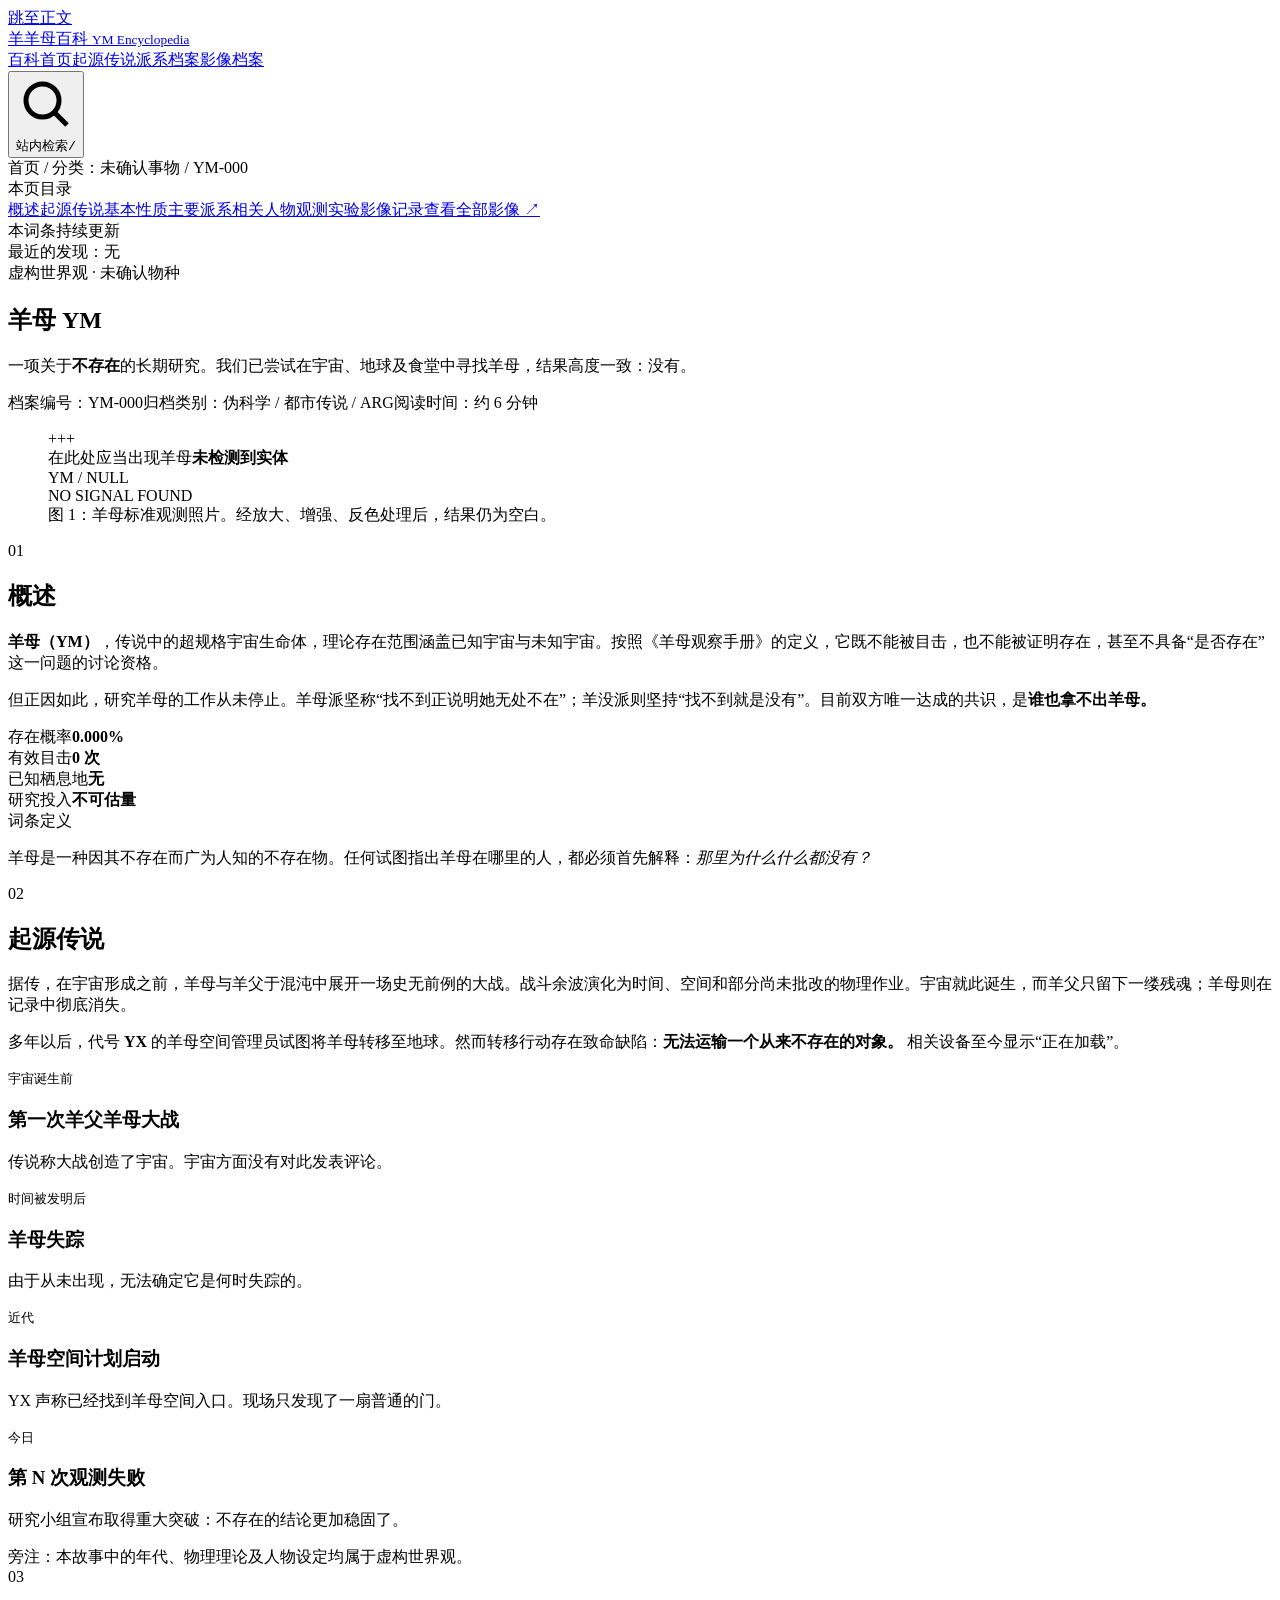
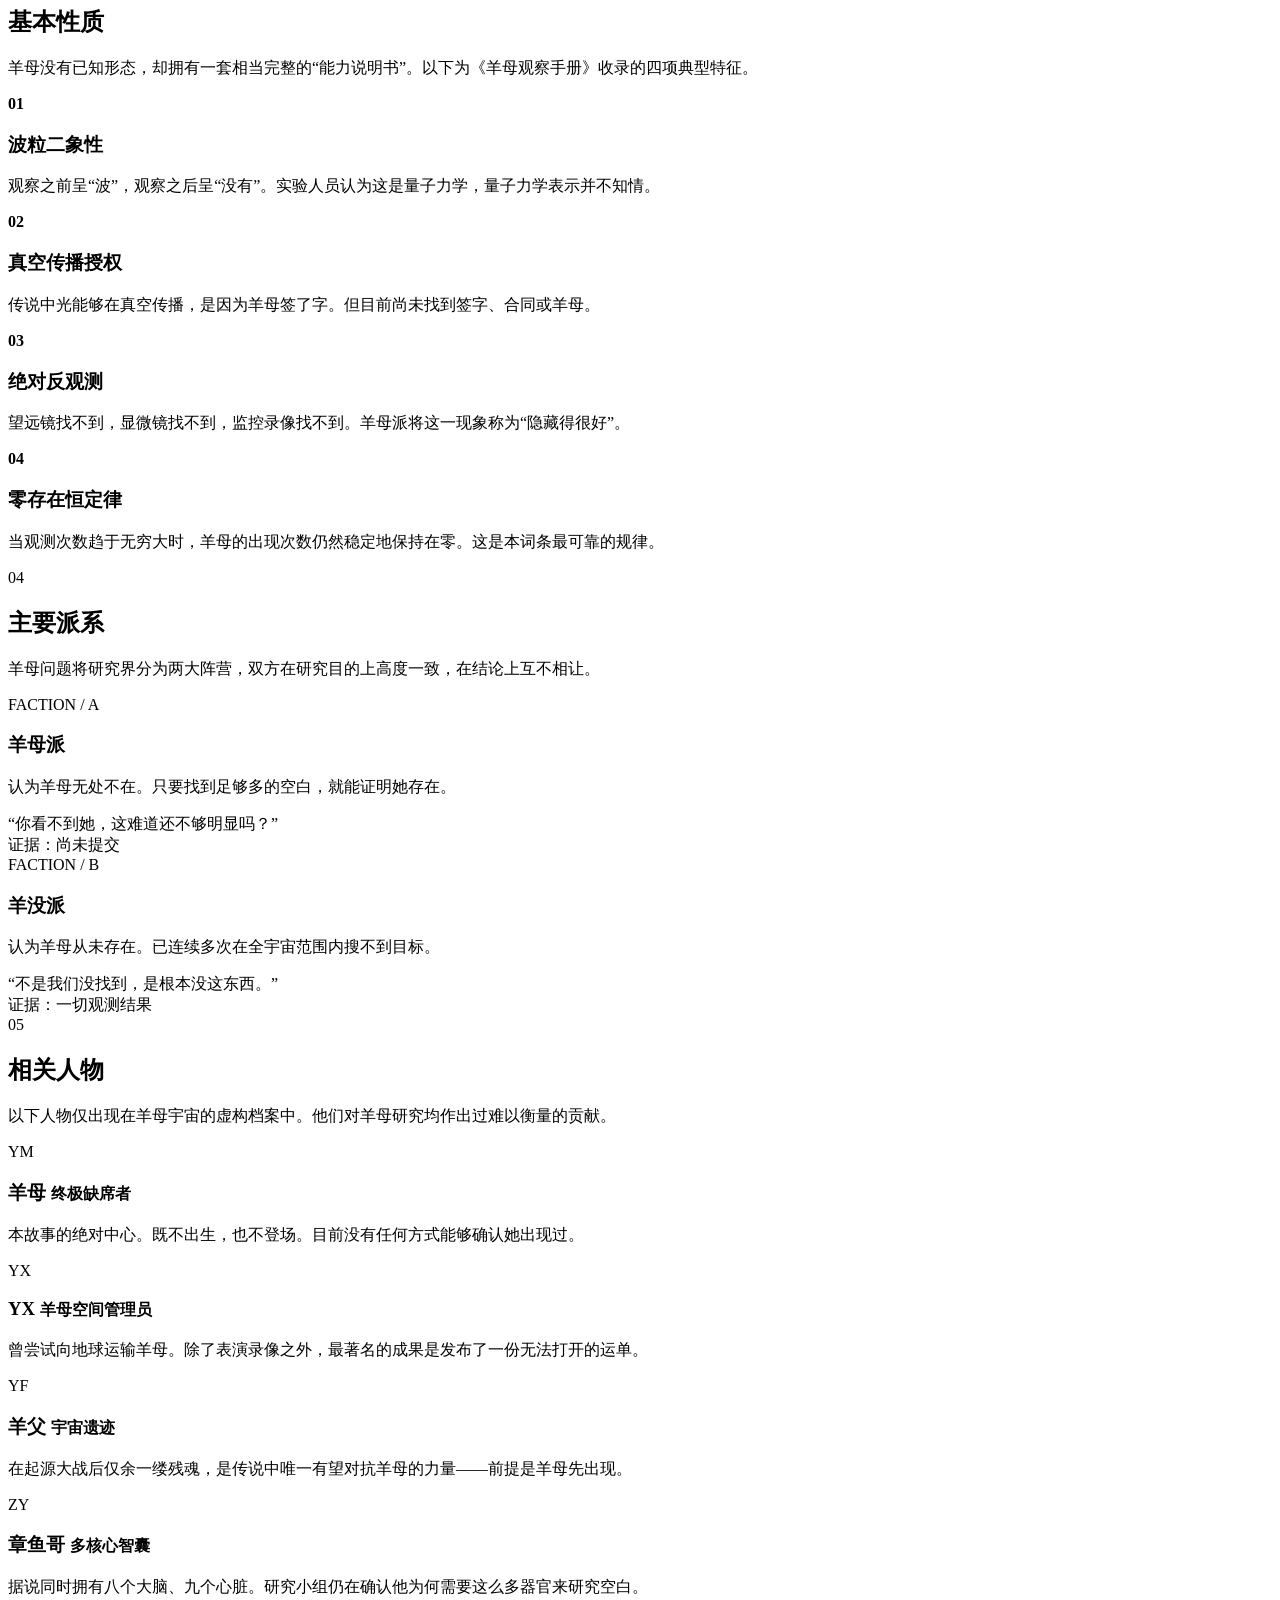
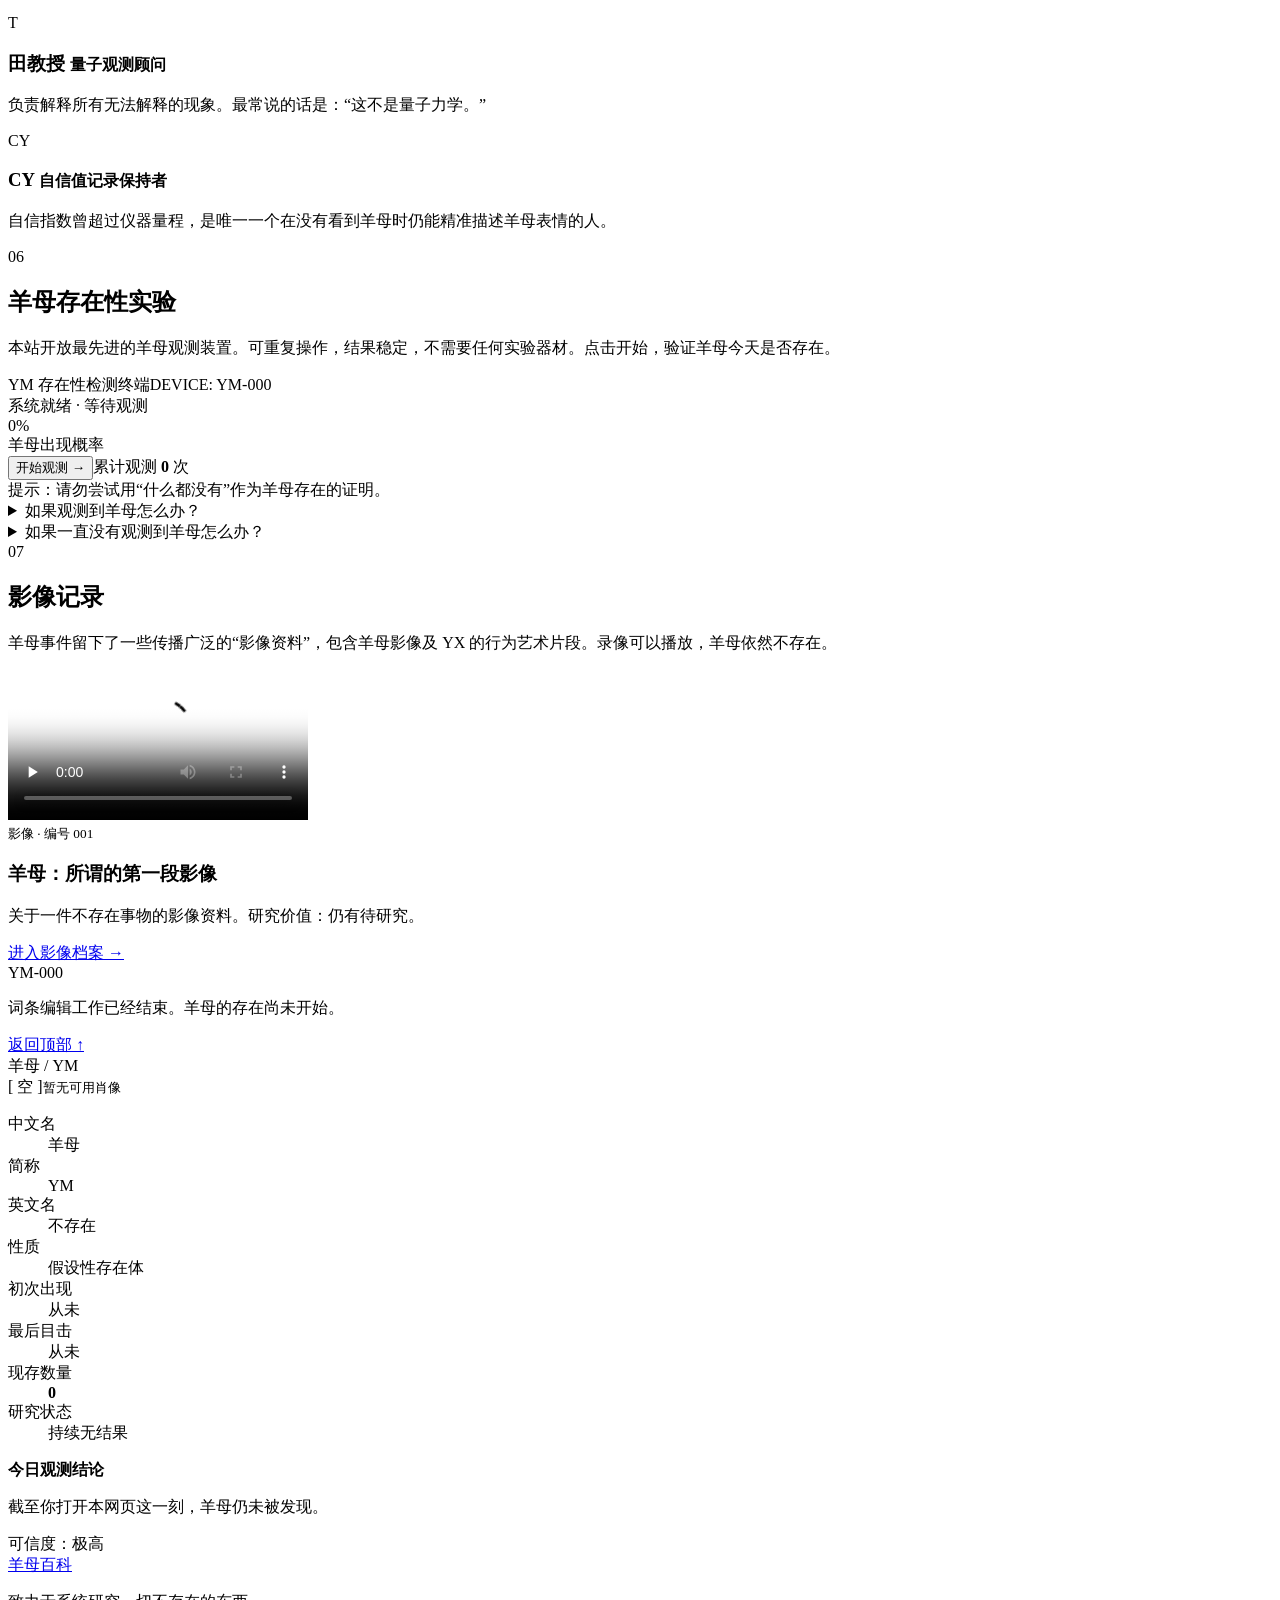
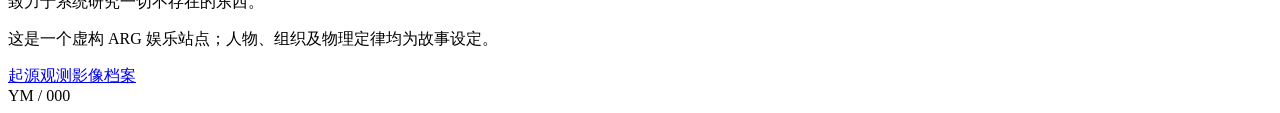
==== YX666 .HTML @ b95da68f "Publish YM encyclopedia page: YX666 .HTML" ====
<!doctype html><html lang="zh-CN"><head><meta charset="utf-8"><meta name="viewport" content="width=device-width, initial-scale=1"><meta http-equiv="refresh" content="0;url=index.html"><title>羊母百科 · 入口</title><link rel="stylesheet" href="style.css"></head><body><main class="legacy-redirect">这里是羊母百科旧入口。<a href="index.html">进入羊母百科 →</a></main></body></html>
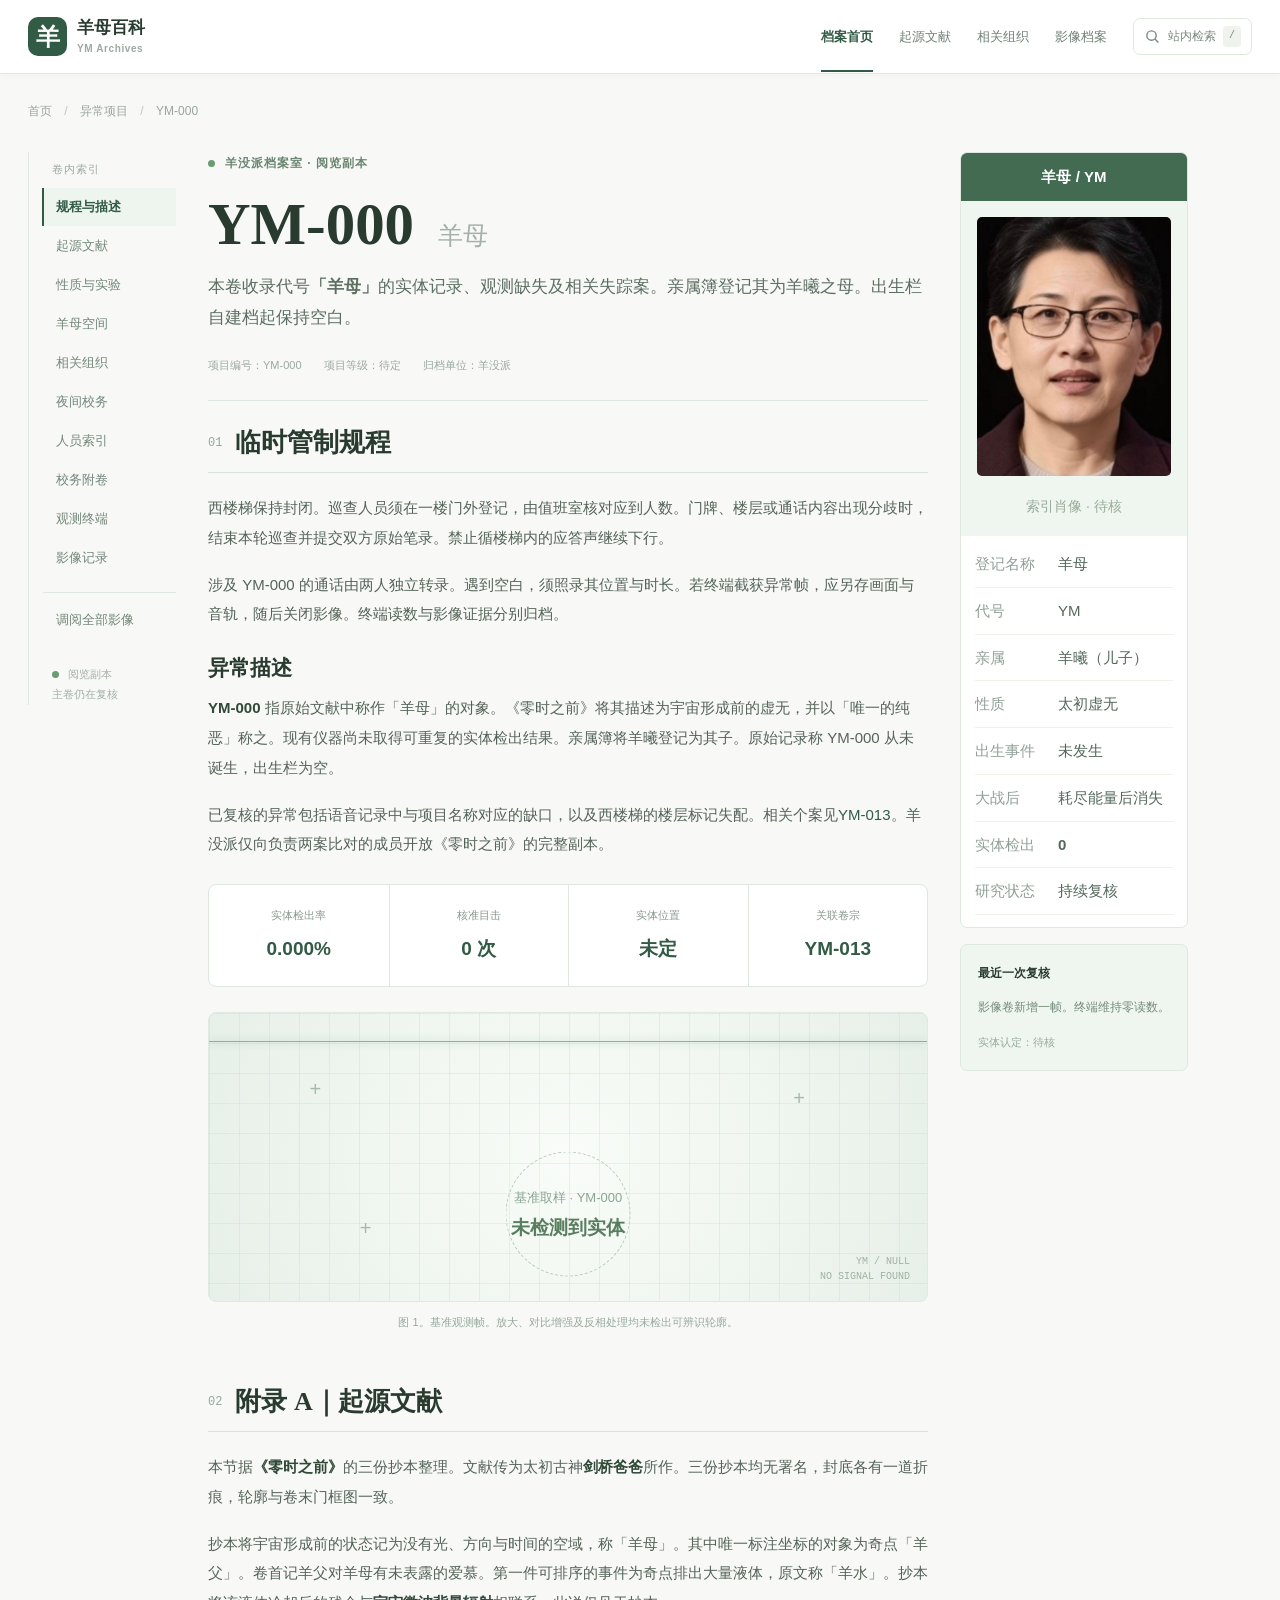
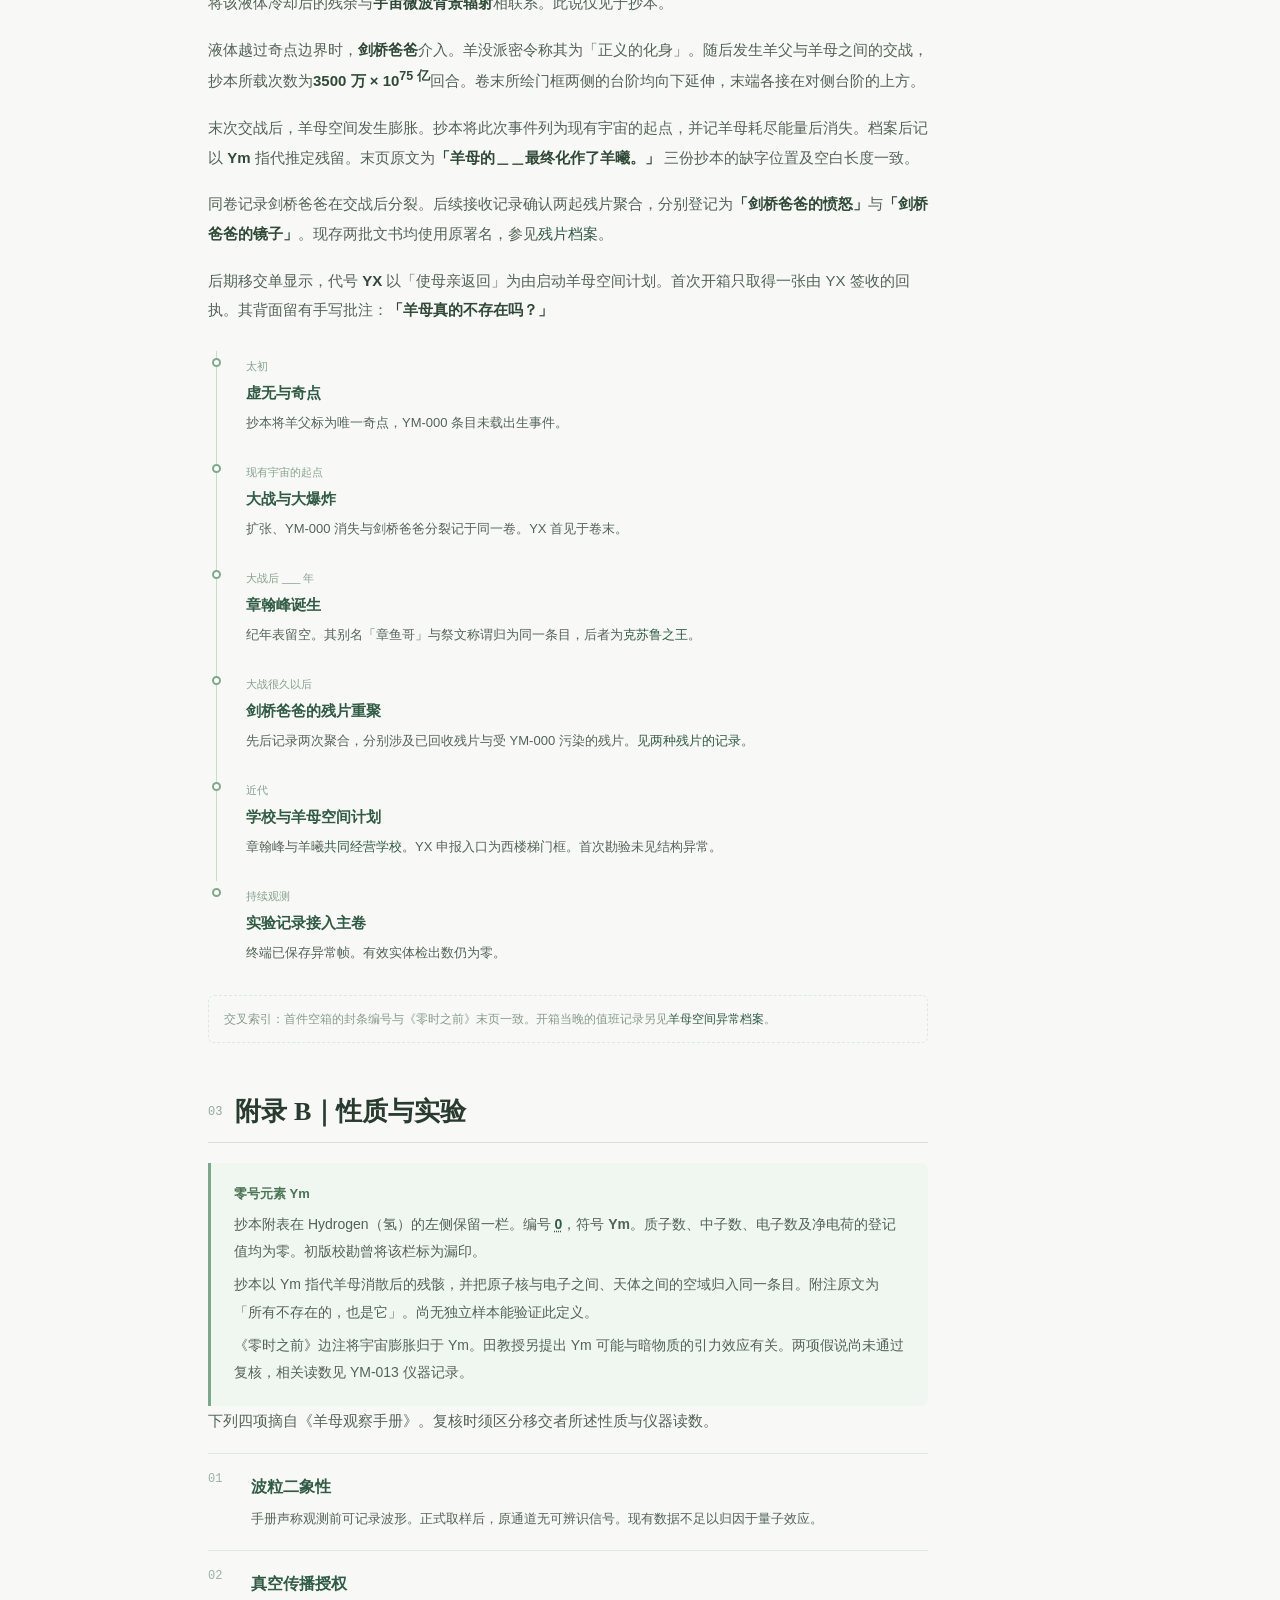
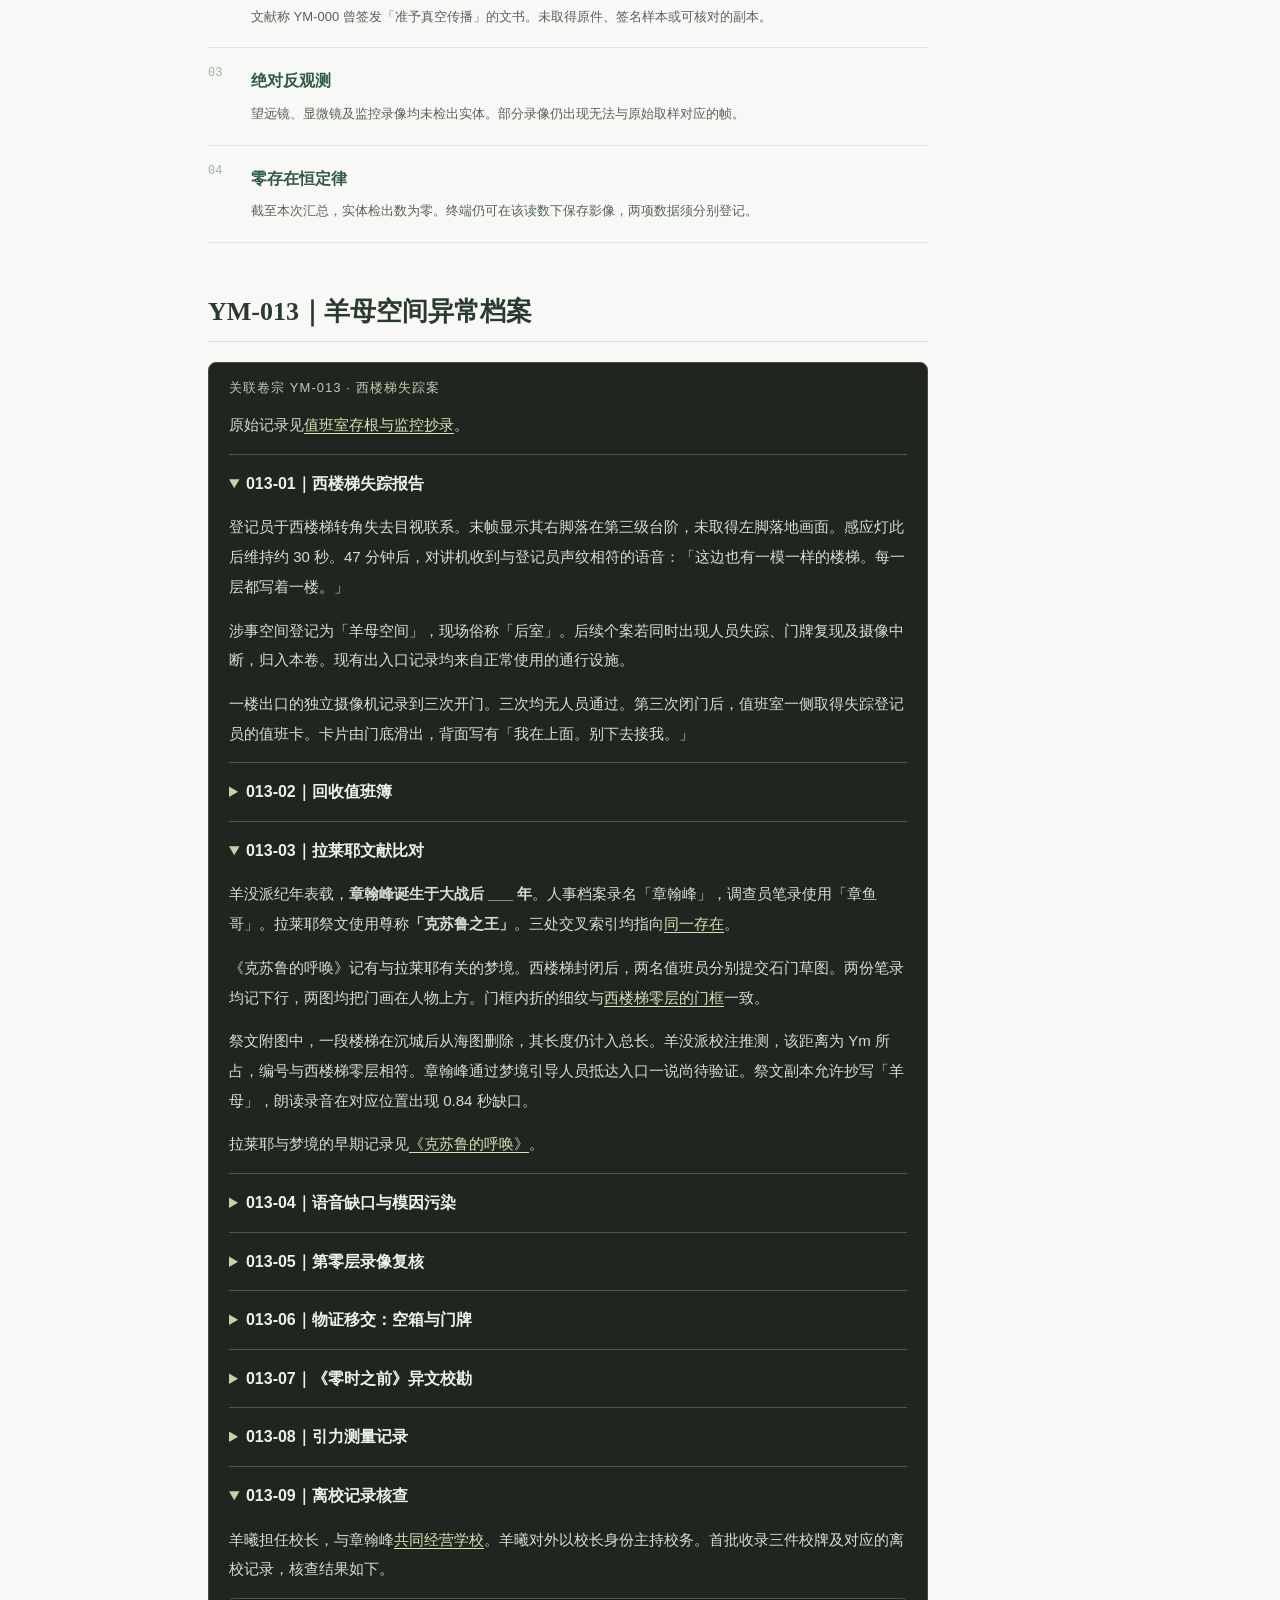
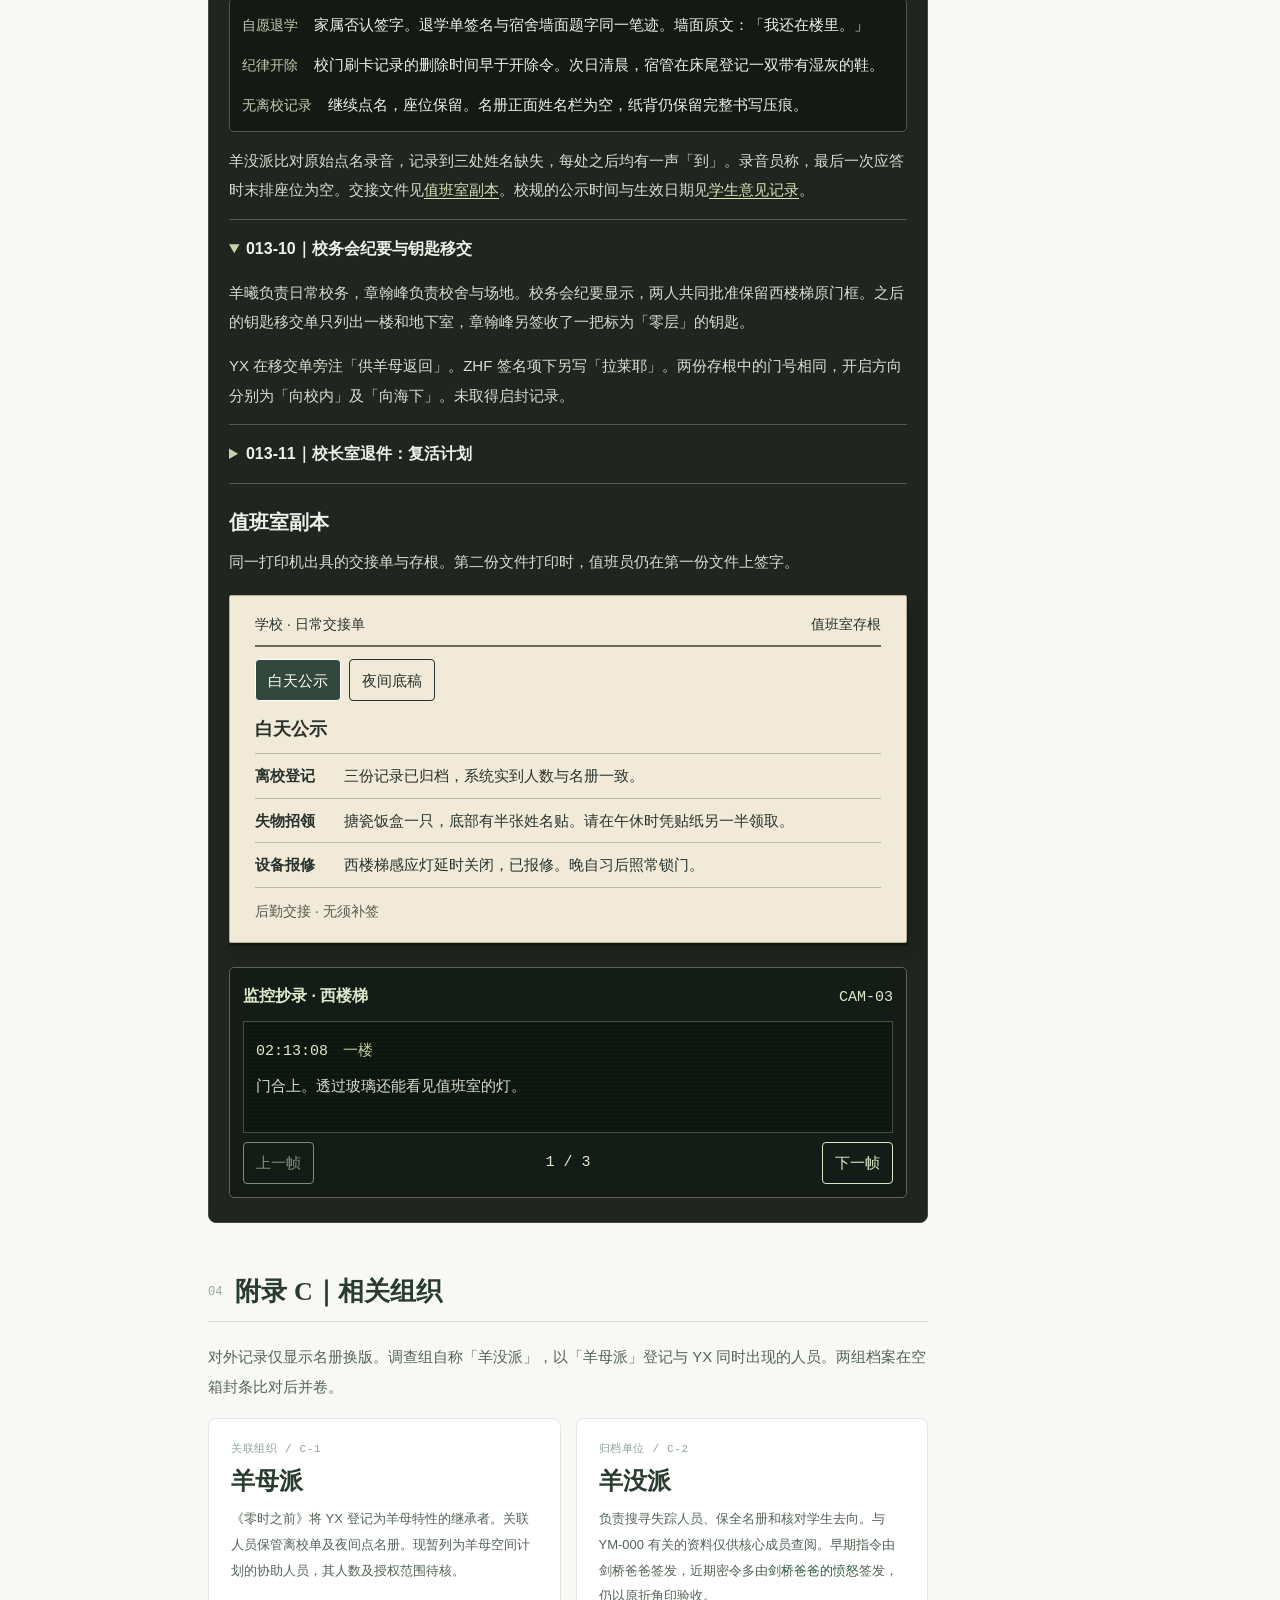
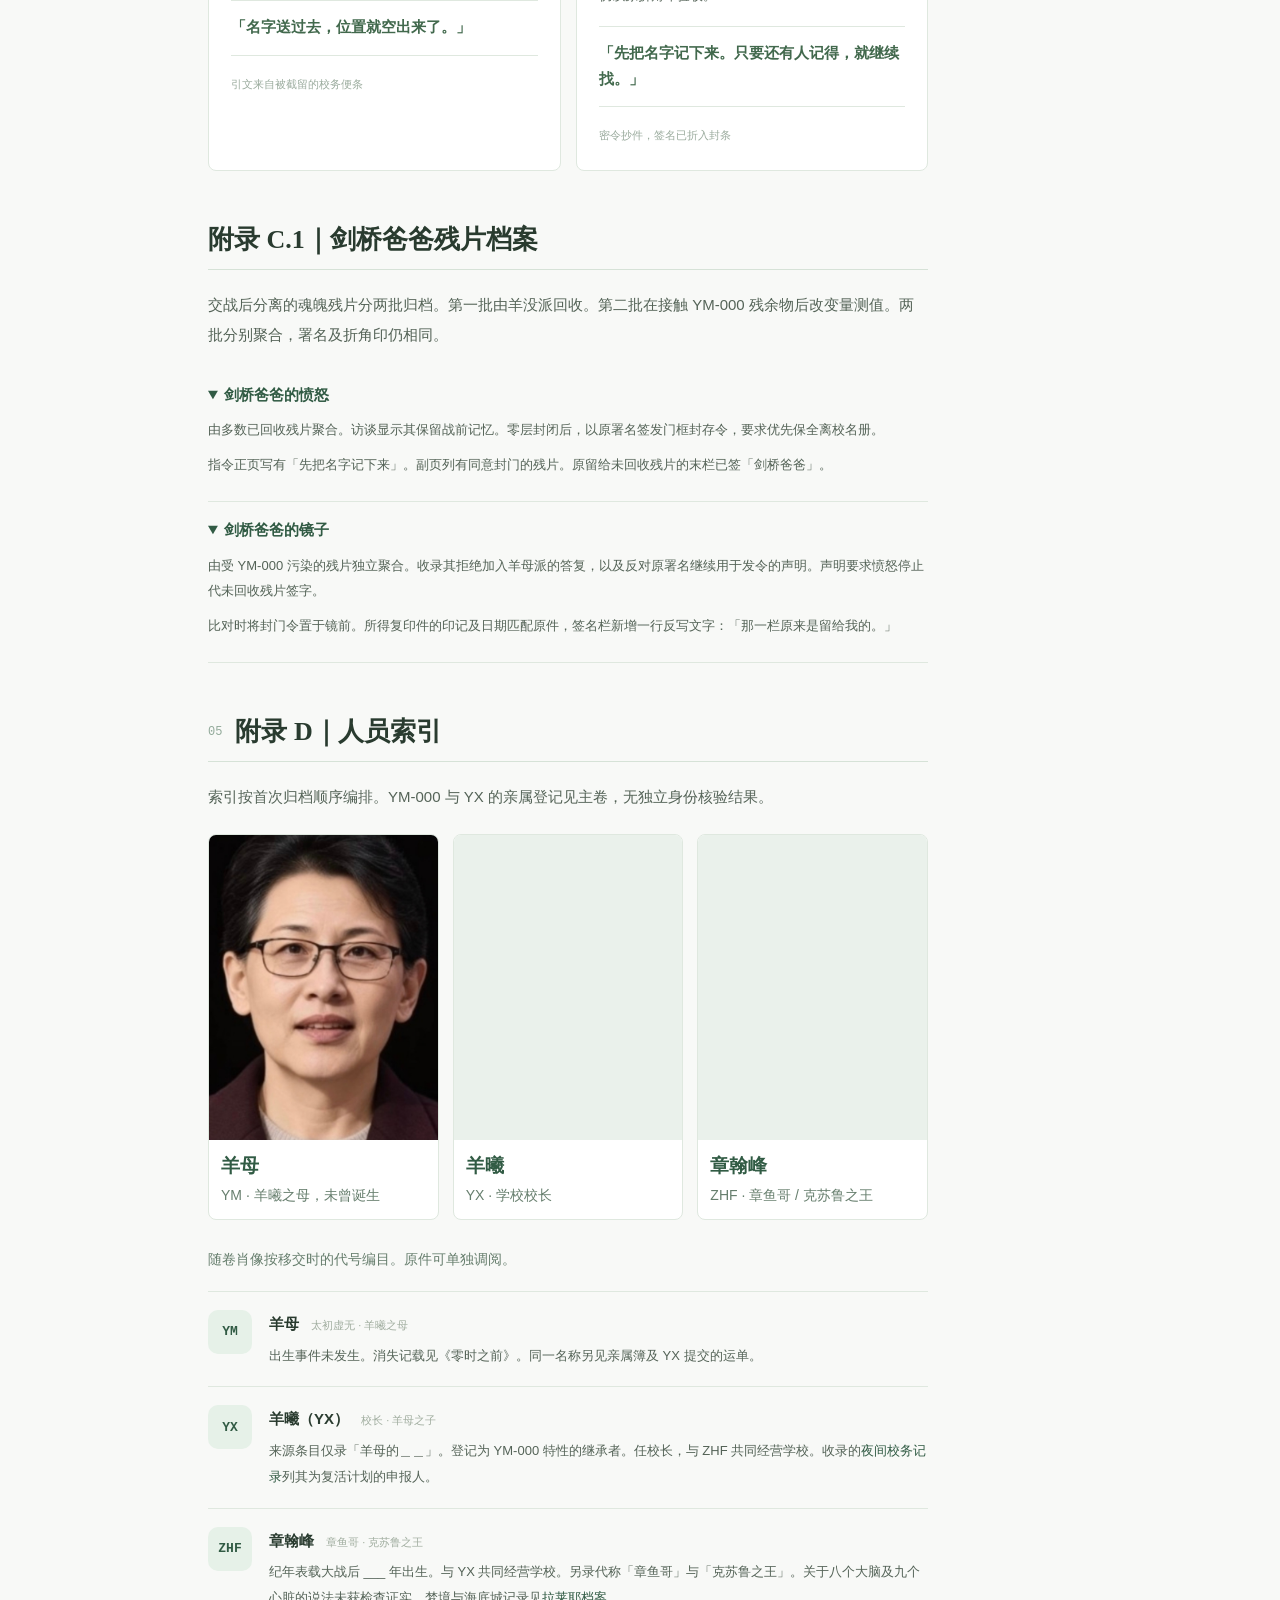
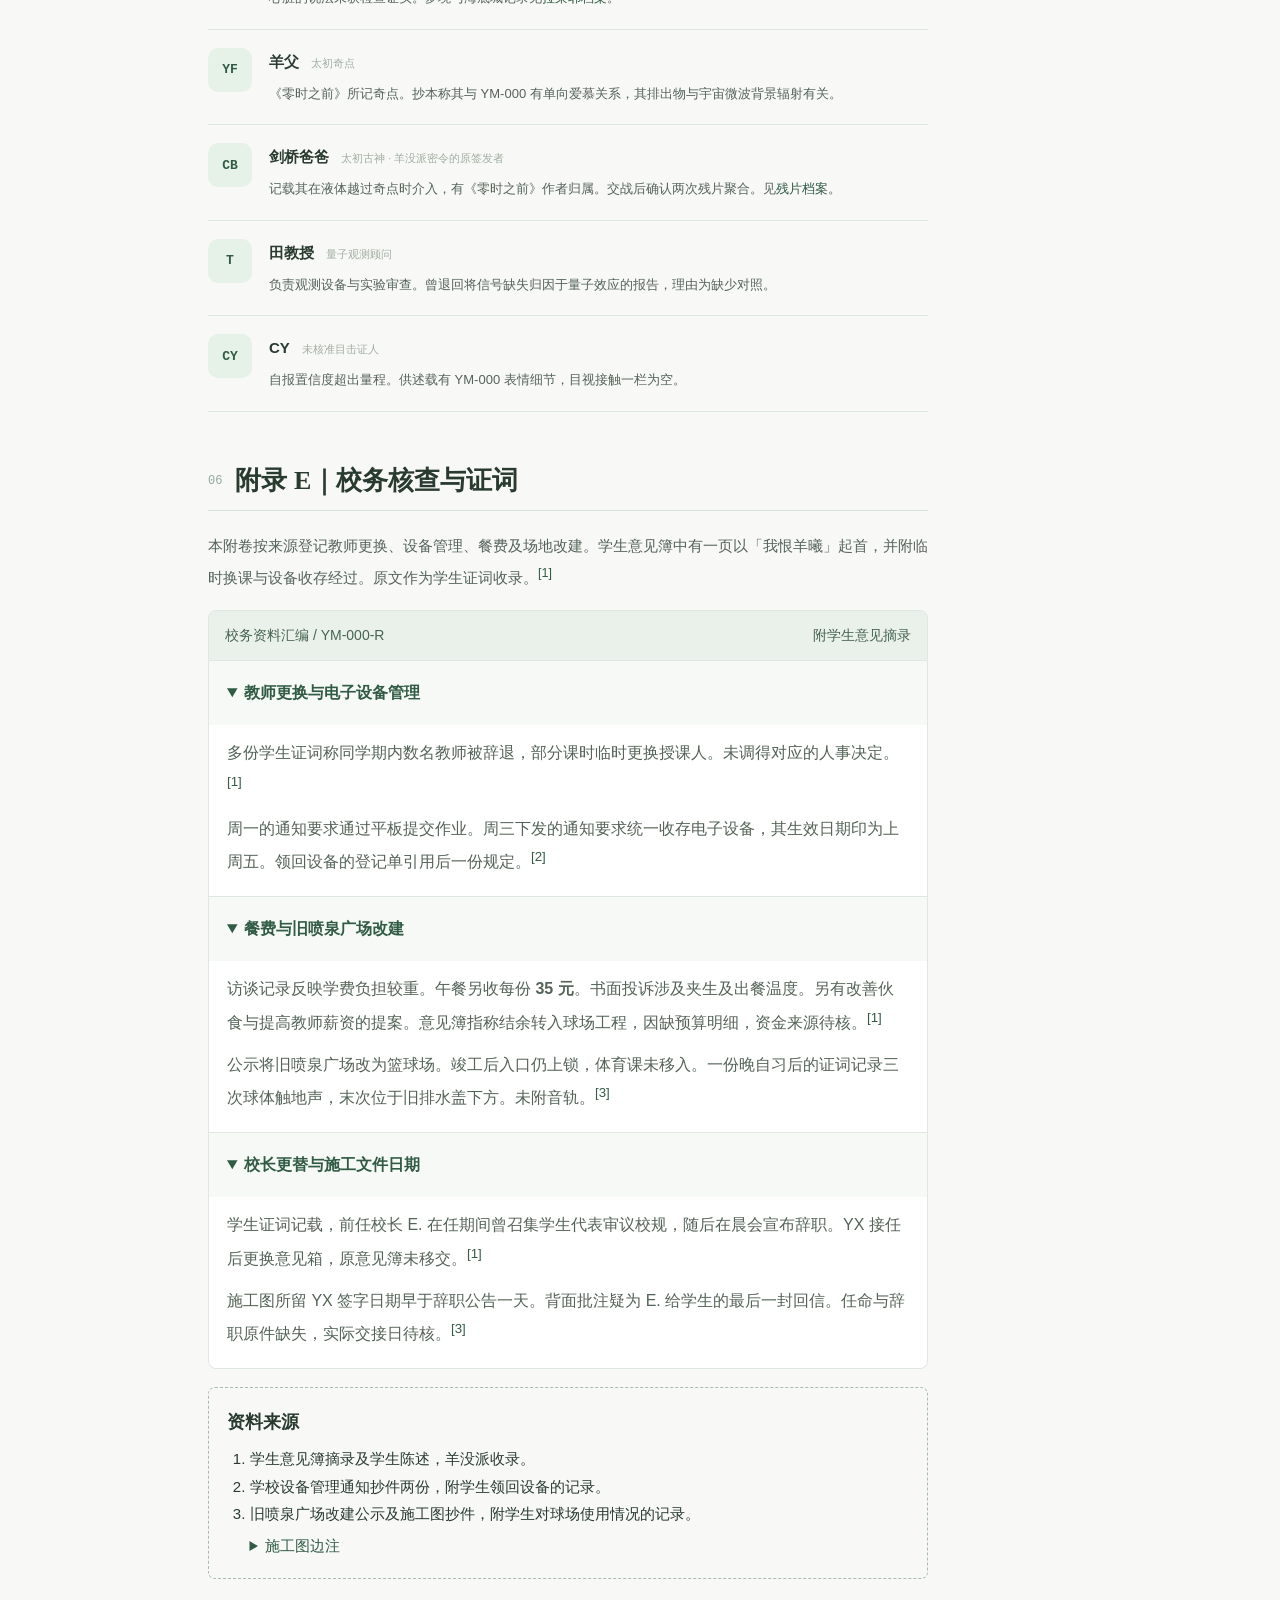
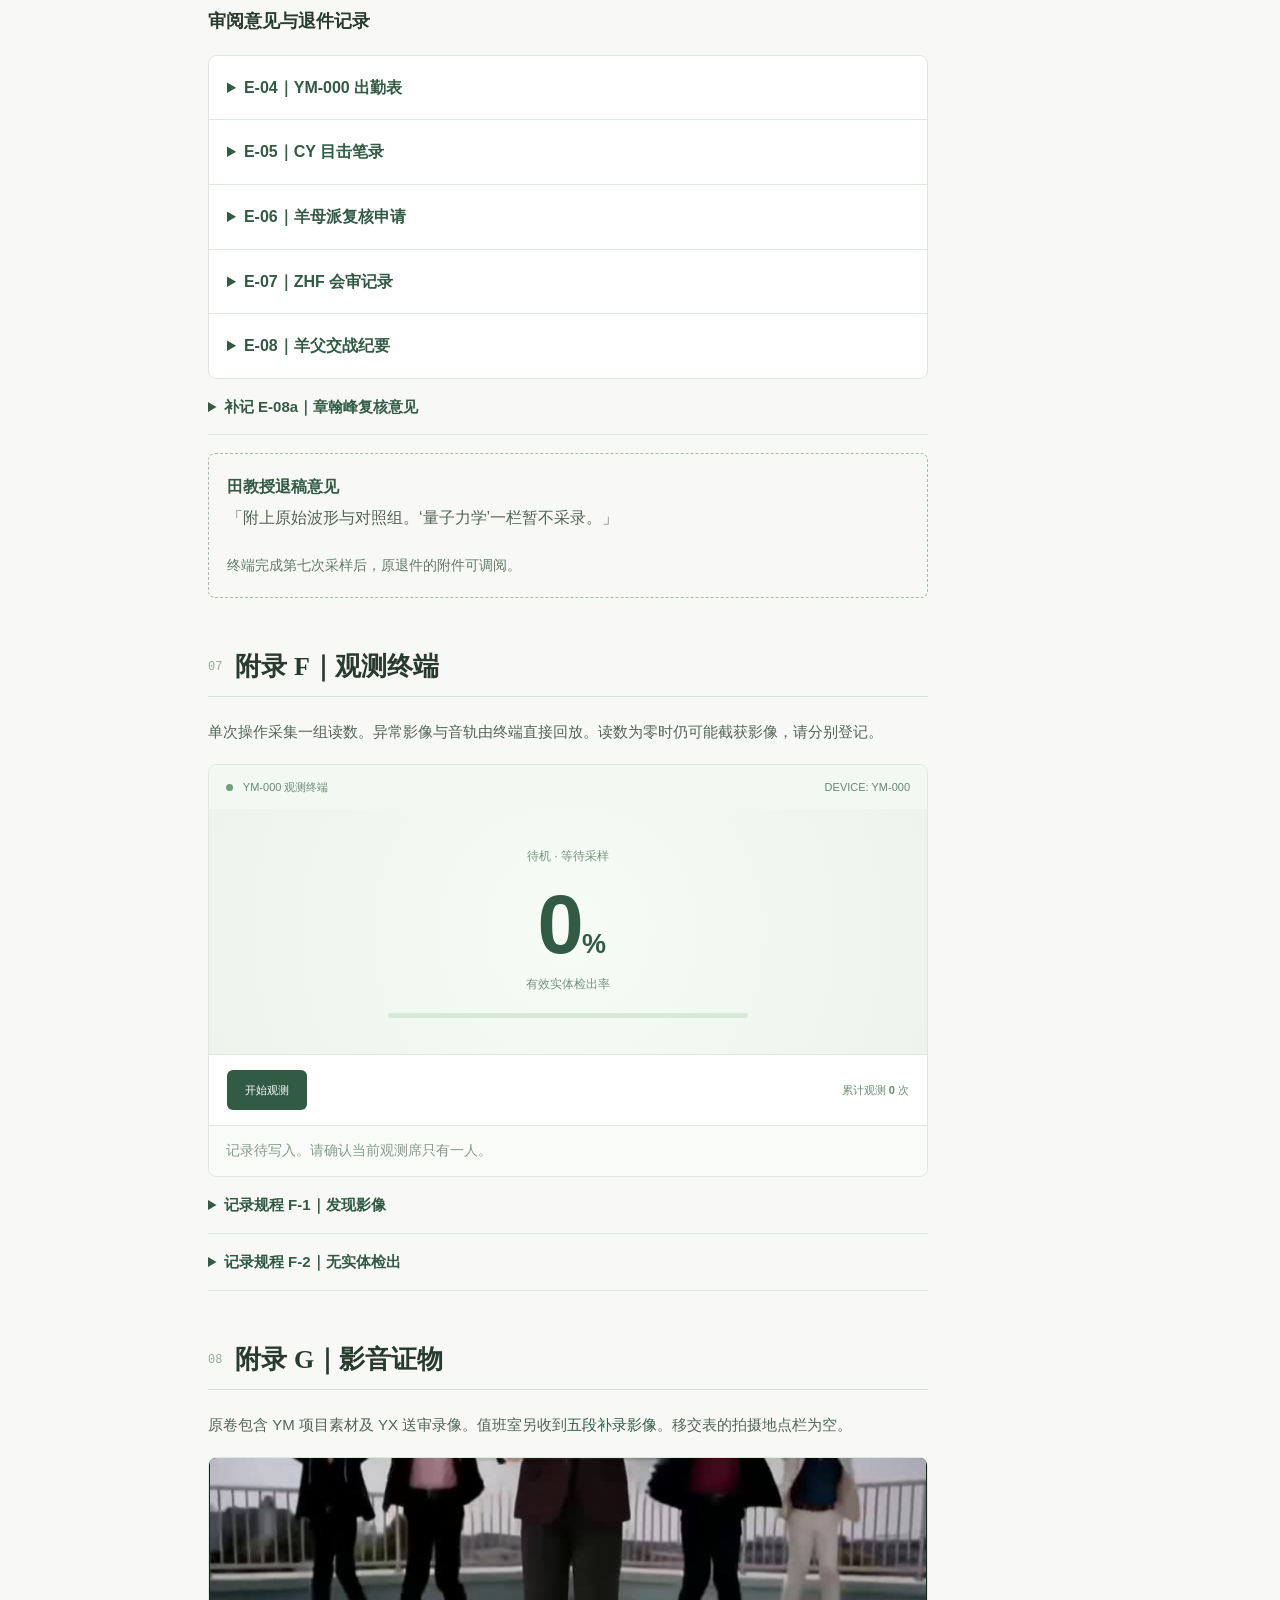
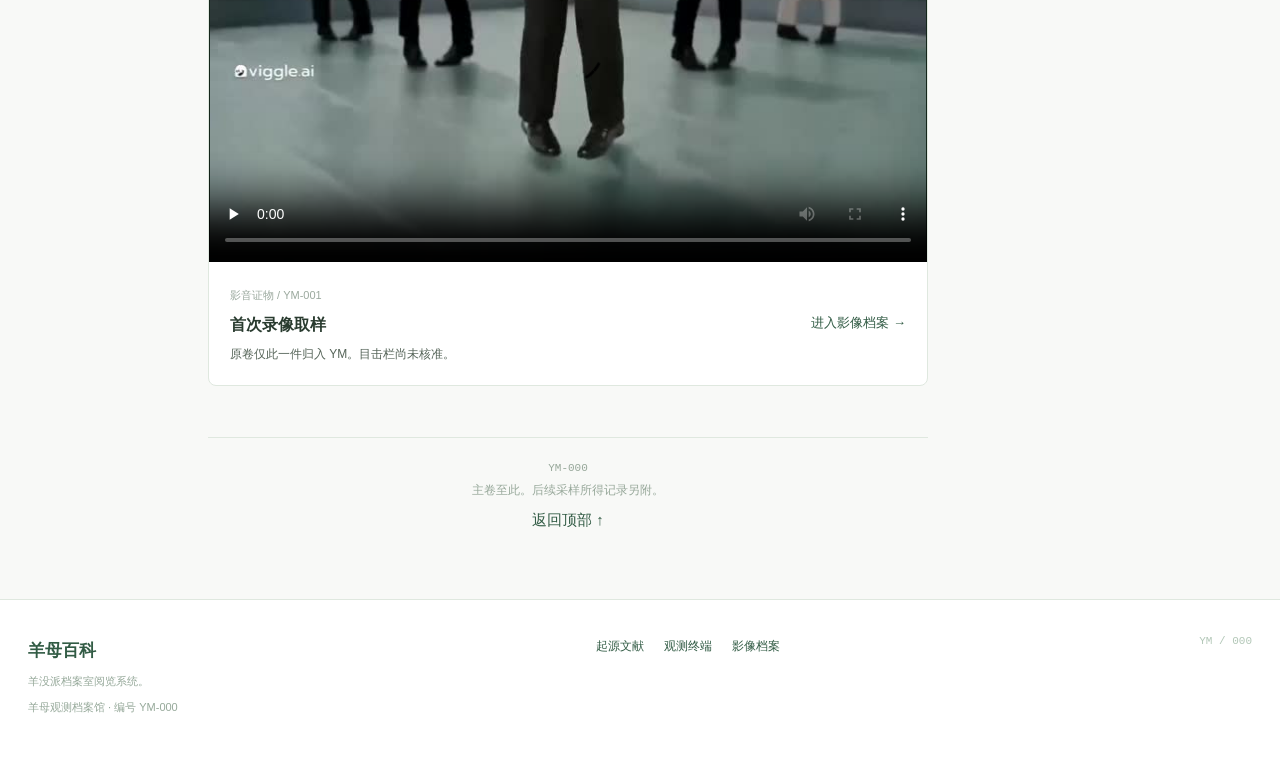
==== commit a7a3fe82: "Rewrite the site as a cross-referenced anomaly case archive" ====
--- a/YX666 .HTML
+++ b/YX666 .HTML
@@ -1 +1 @@
-<!doctype html><html lang="zh-CN"><head><meta charset="utf-8"><meta name="viewport" content="width=device-width, initial-scale=1"><meta http-equiv="refresh" content="0;url=index.html"><title>羊母百科 · 入口</title><link rel="stylesheet" href="style.css"></head><body><main class="legacy-redirect">这里是羊母百科旧入口。<a href="index.html">进入羊母百科 →</a></main></body></html>+<!doctype html><html lang="zh-CN"><head><meta charset="utf-8"><meta name="viewport" content="width=device-width, initial-scale=1"><meta http-equiv="refresh" content="0;url=index.html"><title>档案索引｜羊母百科</title><link rel="stylesheet" href="style.css"></head><body><main class="legacy-redirect">本入口已归并至主卷。<a href="index.html">调阅 YM-000</a></main></body></html>
--- a/style.css
+++ b/style.css
@@ -0,0 +1,354 @@
+
+:root{--bg:#f8f9f7;--paper:#fff;--ink:#293b2f;--green:#315b44;--green2:#547e63;--muted:#77887c;--border:#dfe8df;--light:#edf5ee;--serif:"Noto Serif CJK SC","Songti SC",serif;--sans:-apple-system,BlinkMacSystemFont,"Segoe UI","PingFang SC","Microsoft YaHei",sans-serif}
+.annotation-head{display:flex;justify-content:space-between;gap:12px;flex-wrap:wrap;padding:12px 16px;background:#eaf1eb;color:#45644f;font-size:14px;border:1px solid var(--border);border-radius:8px 8px 0 0}.annotation-list{border:1px solid var(--border);border-top:0;border-radius:0 0 8px 8px;background:white}.annotation+.annotation{border-top:1px solid var(--border)}.annotation summary{padding:17px 18px;font-size:16px;font-weight:650;cursor:pointer;color:var(--green)}.annotation[open] summary{background:#f6f9f5}.annotation>div{padding:0 18px 18px}.annotation blockquote{font-family:var(--serif);font-size:19px;line-height:1.7;color:#315b44;border-left:3px solid #8bac93;padding:5px 0 5px 15px;margin:16px 0 12px}.annotation>div p{font-size:16px;margin:0}.annotation-note{margin-top:18px;padding:18px;border:1px dashed #a9bca9;border-radius:7px}.annotation-note strong{font-size:16px;color:var(--green)}.annotation-note p{margin:8px 0;font-size:16px}.annotation-note small{font-size:14px;color:#627967}.withdrawn-note{margin-top:18px;padding:16px;background:#eef5ee;border:1px solid #bed2c0;border-radius:7px}.withdrawn-note p{font-size:16px}.portrait-grid{display:grid;grid-template-columns:repeat(3,minmax(0,1fr));gap:14px;margin:22px 0 26px}.portrait-card{margin:0;overflow:hidden;border:1px solid var(--border);border-radius:8px;background:white}.portrait-card a{display:block}.portrait-card img{display:block;width:100%;height:auto;aspect-ratio:3/4;object-fit:cover;object-position:center 25%;background:#eaf1eb}.portrait-card figcaption{padding:13px 12px}.portrait-card strong{display:block;font:700 19px var(--serif);color:var(--green)}.portrait-card span{display:block;font-size:14px;color:#667e6d;line-height:1.6;margin-top:5px}.portrait-label{font-size:14px!important;color:#667e6d!important}.infobox-illustration.character-portrait{height:auto;padding:16px}.character-portrait img{display:block;width:100%;height:auto;border-radius:5px}.infobox-illustration.character-portrait small{margin-top:8px;font-size:14px}.lab-result{font-size:14px!important;overflow-wrap:anywhere}.annotation:focus-within{outline:2px solid #80b291;outline-offset:2px}@media(max-width:450px){.portrait-grid{gap:8px}.portrait-card figcaption{padding:10px 7px}.portrait-card strong{font-size:17px}.portrait-card span{font-size:14px}.annotation blockquote{font-size:18px}}
+*{box-sizing:border-box}html{scroll-behavior:smooth;scroll-padding-top:105px}body{margin:0;background:var(--bg);color:var(--ink);font:15px/1.85 var(--sans)}a{color:var(--green);text-decoration:none}a:hover{text-decoration:underline}button,input{font:inherit}button{cursor:pointer}button:focus-visible,a:focus-visible,input:focus-visible{outline:2px solid #80b291;outline-offset:2px}[hidden]{display:none!important}video{max-width:100%}.shell{width:min(1260px,calc(100% - 56px));margin:auto}.skip{position:absolute;left:10px;top:-60px;padding:8px;background:white;z-index:100}.skip:focus{top:10px}
+.site-header{background:#fff;position:sticky;top:0;z-index:20;border-bottom:1px solid var(--border);box-shadow:0 1px 10px #1a402908}.header-inner{min-height:73px;display:flex;align-items:center;gap:26px}.brand{display:flex;gap:10px;align-items:center;color:var(--ink);white-space:nowrap}.brand:hover{text-decoration:none}.brand-mark{background:var(--green);color:white;display:grid;place-items:center;width:39px;height:39px;border-radius:10px;font:700 24px var(--serif)}.brand-name{font-size:17px;line-height:1.1;font-weight:750}.brand-name small{display:block;color:#9ca9a0;font-size:10px;letter-spacing:.06em;margin-top:5px}.nav{display:flex;align-items:center;gap:26px;margin-left:auto}.nav a{color:#718176;font-size:13px;white-space:nowrap;padding:24px 0 21px;border-bottom:2px solid transparent}.nav a.active{color:var(--green);border-bottom-color:var(--green);font-weight:700}.search-trigger,.header-back{display:flex;align-items:center;gap:7px;border:1px solid var(--border);border-radius:7px;padding:6px 10px;background:#fff;color:#7a897d;font-size:12px;white-space:nowrap}.search-trigger:hover,.header-back:hover{background:var(--light);text-decoration:none}.search-trigger svg,.search-field svg{width:17px;height:17px}.search-trigger kbd{font-size:10px;background:#f0f2ee;border-radius:4px;padding:1px 6px}.header-back{margin-left:auto}
+.breadcrumb{font-size:12px;color:#98a59b;padding:26px 0 30px}.breadcrumb span{color:#bbc7bb;padding:0 9px}.main-shell{padding-bottom:65px}.page-layout{display:grid;grid-template-columns:148px minmax(0,720px) 228px;gap:32px;align-items:start}.side-inner{position:sticky;top:110px;border-left:1px solid var(--border);padding-left:13px}.side-heading{font-size:11px;color:#9ea99e;padding:7px 10px;letter-spacing:.08em}.side-inner>a{display:block;font-size:13px;padding:7px 12px;margin:1px 0;color:#738778;border-left:2px solid transparent}.side-inner>a.current,.side-inner>a:hover{background:var(--light);border-color:var(--green);color:var(--green);font-weight:700;text-decoration:none}.side-inner>a.side-gallery{margin-top:15px;padding-top:15px;border-top:1px solid var(--border)}.side-note{font-size:11px;color:#a3b0a5;margin:25px 0 0 10px}.tiny-dot,.category-dot{display:inline-block;width:7px;height:7px;border-radius:50%;background:#699c73;margin-right:6px}
+.article{min-width:0}.article-category{font-size:12px;font-weight:600;color:#698570;letter-spacing:.08em}.main-title,.gallery-hero h1{font-family:var(--serif);font-size:clamp(40px,4.6vw,61px);line-height:1.28;margin:13px 0 8px}.main-title .english{font:400 .42em var(--sans);color:#a4b0a8;margin-left:9px}.deck{font-size:17px;color:#5b6e60;margin:8px 0 21px}.article-meta{display:flex;flex-wrap:wrap;gap:8px 22px;font-size:11px;color:#9ba8a1;border-bottom:1px solid var(--border);padding-bottom:25px}.lead-figure{margin:25px 0 41px}.lead-figure figcaption{text-align:center;color:#96a99b;font-size:11px;margin-top:10px}.absence-visual{height:290px;border:1px solid #dfe9df;border-radius:8px;position:relative;overflow:hidden;display:grid;place-items:center;background:radial-gradient(circle at center,#f9fcf8,#e7f0e8)}.absence-visual:before{content:"";position:absolute;inset:0;background-image:linear-gradient(#aecbb536 1px,transparent 1px),linear-gradient(90deg,#aecbb536 1px,transparent 1px);background-size:30px 30px}.absence-visual:after{content:"";position:absolute;left:0;right:0;top:0;height:1px;background:#88b29a;box-shadow:0 0 9px #88b29a;animation:scan 8s linear infinite}@keyframes scan{to{top:100%}}.absence-center{position:relative;display:flex;flex-direction:column;align-items:center;color:#8ba592;font-size:13px}.absence-center span{margin-top:4px}.absence-center strong{font-size:19px;color:#587e60}.absence-circle{width:125px;height:125px;border:1px dashed #b6cfb9;border-radius:50%;position:absolute;top:50%;left:50%;transform:translate(-50%,-50%)}.visual-cross{position:absolute;font-size:20px;color:#a7bbab}.visual-cross.a{top:20%;left:14%}.visual-cross.b{top:23%;right:17%}.visual-cross.c{bottom:19%;left:21%}.absence-coord{position:absolute;bottom:17px;right:17px;color:#a1b1a3;font:10px/1.5 monospace;text-align:right}
+.content-section{margin:0 0 51px;scroll-margin-top:112px}.section-heading{display:flex;align-items:center;gap:13px;border-bottom:1px solid #d6e2d7;padding-bottom:11px;margin-bottom:20px}.section-number{font:12px monospace;color:#91a999}.section-heading h2{font:700 26px/1.4 var(--serif);margin:0}.content-section>p,.content-section p{color:#546357;margin:0 0 17px;line-height:1.98}.content-section>p strong{color:#314a38}
+.facts{display:grid;grid-template-columns:repeat(4,1fr);border:1px solid var(--border);background:#fff;border-radius:8px;margin:25px 0}.facts>div{padding:20px 10px;text-align:center;display:flex;flex-direction:column;gap:6px}.facts>div+div{border-left:1px solid var(--border)}.facts span{font-size:11px;color:#89998d}.facts b{font-size:19px;color:var(--green)}.definition,.gallery-bottom{background:#f0f6f0;border-left:3px solid #7ca78a;padding:19px 23px;border-radius:0 7px 7px 0}.definition-title{font-size:13px;font-weight:700;color:#4c7556}.definition p{font-size:14px;margin:5px 0 0}.definition em{font-style:normal;font-weight:700}
+.timeline{margin:26px 0 8px}.time-row{display:grid;grid-template-columns:20px 1fr;gap:18px;min-height:106px}.time-marker{border-left:1px solid #c8dccb;position:relative;margin-left:8px}.time-marker span{background:#fff;border:2px solid #80a98a;border-radius:50%;position:absolute;top:7px;left:-5px;width:9px;height:9px}.time-row:last-child .time-marker{border-color:transparent}.time-body{padding-bottom:22px}.time-body small{font-size:11px;color:#87a18d}.time-body h3{font-size:15px;margin:0 0 5px;color:var(--green)}.time-body p{font-size:13px;margin:0;line-height:1.7}.inline-aside{padding:12px 15px;border:1px dashed var(--border);border-radius:6px;color:#879b8b;font-size:12px}.properties{border-top:1px solid var(--border)}.property{display:grid;grid-template-columns:30px 1fr;gap:13px;padding:18px 0;border-bottom:1px solid var(--border)}.property>b{font:12px monospace;color:#9fb0a5}.property h3{font-size:16px;color:var(--green);margin:0 0 5px}.property p{font-size:13px;margin:0}
+.factions{display:grid;grid-template-columns:1fr 1fr;gap:15px}.faction{border:1px solid var(--border);border-radius:8px;background:#fff;padding:22px}.faction-kicker,.video-type{font:11px monospace;letter-spacing:.06em;color:#8ca39a}.faction h3{font:700 24px var(--serif);margin:9px 0}.faction p{font-size:13px;min-height:75px}.faction-quote{font:700 15px/1.7 var(--serif);color:#42694d;border-top:1px solid var(--border);border-bottom:1px solid var(--border);padding:14px 0;margin:13px 0}.faction-foot{font-size:11px;color:#9aab9d}.character-list{border-top:1px solid var(--border)}.character{display:grid;grid-template-columns:46px 1fr;gap:15px;padding:18px 0;border-bottom:1px solid var(--border)}.character-icon{width:44px;height:44px;display:grid;place-items:center;border-radius:10px;background:#e6f1e8;color:var(--green);font:700 13px monospace}.character h3{font-size:15px;margin:0 0 5px}.character h3 small{font-size:11px;color:#a0ad9f;margin-left:8px;font-weight:400}.character p{font-size:13px;margin:0}
+.lab{background:#fff;border:1px solid var(--border);border-radius:8px;overflow:hidden}.lab-top,.lab-footer{display:flex;justify-content:space-between;gap:10px;align-items:center;padding:12px 17px;color:#6b8975;font-size:11px;background:#f2f8f2}.status-light{display:inline-block;width:7px;height:7px;border-radius:50%;background:#6f9f7b;margin-right:7px}.lab-screen{min-height:245px;display:flex;flex-direction:column;align-items:center;justify-content:center;text-align:center;background:radial-gradient(circle,#f6fbf6,#ecf4ec)}.lab-status,.lab-description{font-size:12px;color:#74927c}.lab-value{font:800 83px/1.15 var(--sans);letter-spacing:-.09em;color:var(--green);margin-top:10px}.lab-value span{font-size:27px;margin-left:6px}.lab-meter{height:5px;width:min(360px,85%);background:#d8e9da;border-radius:5px;margin-top:18px}.lab-meter span{display:block;width:0;height:100%;background:var(--green)}.lab-footer{border-top:1px solid var(--border);background:#fff;padding:15px 18px}.primary-button{background:var(--green);color:white;border:0;border-radius:6px;padding:10px 18px}.primary-button:hover{background:#234331}.lab-result{font-size:12px;color:#859c8a;background:#f8fbf7;padding:12px 17px;border-top:1px solid var(--border)}.qa{padding:14px 0;border-bottom:1px solid var(--border)}.qa summary{cursor:pointer;font-weight:650;color:var(--green)}.qa p{font-size:13px;margin:9px 0}
+.featured-video,.video-item{border:1px solid var(--border);border-radius:8px;overflow:hidden;background:#fff}.featured-video video{display:block;background:#15261b;width:100%;aspect-ratio:16/9;object-fit:contain}.featured-caption{display:flex;align-items:center;justify-content:space-between;gap:18px;padding:18px 21px}.featured-caption small{font-size:11px;color:#9ba99e}.featured-caption h3{font-size:16px;margin:3px 0}.featured-caption p{font-size:12px;margin:0}.text-link{font-size:13px;white-space:nowrap}.article-end{border-top:1px solid var(--border);text-align:center;color:#97a89a;padding-top:24px}.article-end>div{font:11px monospace}.article-end p{font-size:12px;margin:5px 0}
+.infobox{background:#fff;border:1px solid var(--border);border-radius:7px;overflow:hidden}.infobox-title{background:#426b52;color:#fff;padding:10px;text-align:center;font-weight:750}.infobox-illustration{height:155px;background:#eff5ef;display:flex;justify-content:center;align-items:center;flex-direction:column;gap:10px;color:#9aac9b}.empty-frame{padding:12px 26px;border:1px dashed #aac7b2}.infobox-illustration small{font-size:10px}.infobox dl{margin:5px 14px 12px}.infobox dl>div{display:grid;grid-template-columns:75px 1fr;gap:8px;padding:9px 0;border-bottom:1px solid #edf1ea}.infobox dt{color:#91a097}.infobox dd{margin:0;color:#53685a}.rail-box{margin-top:16px;background:#eff6ef;padding:17px;border-radius:7px;border:1px solid var(--border);font-size:12px}.rail-box p{font-size:12px;color:#748b79}.rail-box span{color:#98ab9b;font-size:11px}
+.footer{border-top:1px solid var(--border);background:#fff}.footer-inner{display:flex;justify-content:space-between;gap:24px;min-height:180px;padding:35px 0}.footer-brand{font-size:17px;font-weight:750}.footer p{font-size:11px;color:#96a99a;margin:5px 0}.footer-links{display:flex;gap:20px;font-size:12px}.footer-stamp{font:11px monospace;color:#b2c7b7}
+.search-backdrop{position:fixed;inset:0;background:#0a1f1278;z-index:50;display:flex;justify-content:center;align-items:flex-start;padding:13vh 15px}.search-dialog{background:#fff;box-shadow:0 18px 70px #0b251b3b;width:min(600px,100%);border-radius:12px;overflow:hidden}.search-field{display:flex;align-items:center;gap:12px;padding:15px;border-bottom:1px solid var(--border)}.search-field svg{width:18px;height:18px}.search-field input{border:none;outline:none;flex:1;min-width:0}.search-field button{background:#eef4ee;border:1px solid var(--border);border-radius:5px;color:#7a8e80}.search-results{max-height:55vh;overflow:auto;padding:12px}.search-results p{color:#85988b}.search-hit{display:block;padding:10px 14px;border-radius:7px}.search-hit:hover{background:#f1f7f1;text-decoration:none}.search-hit strong,.search-hit span{display:block}.search-hit span{font-size:12px;color:#819487}
+.gallery-main{padding-bottom:75px}.gallery-hero{max-width:790px}.gallery-hero h1{margin:10px 0}.gallery-hero>p{color:#677c6b;font-size:16px}.gallery-counters{display:flex;gap:40px;margin-top:22px}.gallery-counters span{display:flex;align-items:baseline;gap:8px;font-size:12px;color:#819789}.gallery-counters b{font-size:27px;color:var(--green)}.gallery-control{display:flex;align-items:center;justify-content:space-between;gap:15px;border-block:1px solid var(--border);padding:17px 0;margin:27px 0}.filter-tabs{display:flex;gap:10px;flex-wrap:wrap}.filter-tabs button{border:1px solid var(--border);border-radius:5px;background:#fff;padding:7px 13px;font-size:12px;color:#708674}.filter-tabs button.selected{color:white;border-color:var(--green);background:var(--green)}.gallery-caption{font-size:12px;color:#8c9c8f}.video-grid{display:grid;grid-template-columns:repeat(2,minmax(0,1fr));gap:21px;align-items:start}.video-wrapper{background:#12231a;display:flex;justify-content:center;align-items:center}.video-wrapper.wide{aspect-ratio:16/9}.video-wrapper.tall{height:380px}.video-wrapper video{width:100%;height:100%;object-fit:contain}.video-copy{padding:18px 19px}.video-copy h2{font-size:17px;margin:5px 0}.video-copy p{font-size:12px;color:#829687;margin:0}.gallery-bottom{margin-top:34px}.gallery-bottom b{color:var(--green)}.gallery-bottom p{font-size:12px;color:#7f9484;margin:6px 0}.legacy-redirect{margin:20vh auto;text-align:center;max-width:540px;padding:30px}
+@media(max-width:1140px){.page-layout{grid-template-columns:130px minmax(0,1fr) 205px;gap:23px}.nav{gap:17px}}@media(max-width:940px){.shell{width:calc(100% - 42px)}.page-layout{grid-template-columns:125px minmax(0,1fr)}.right-rail{display:none}.nav{gap:13px}.nav a{font-size:12px}.search-trigger span,.search-trigger kbd{display:none}}
+@media(max-width:650px){.shell{width:calc(100% - 34px)}.header-inner{min-height:59px;flex-wrap:wrap;gap:5px;padding:7px 0}.brand-mark{width:31px;height:31px;font-size:18px}.brand-name{font-size:14px}.brand-name small{font-size:8px}.nav{order:4;width:100%;display:flex;justify-content:space-between;gap:5px;margin:4px 0 -8px}.nav a{font-size:11px;padding:8px 0}.search-trigger,.header-back{margin-left:auto}.breadcrumb{font-size:10px;padding:22px 0 25px}.page-layout{display:block}.side-index{display:none}.main-title{font-size:41px}.deck{font-size:15px}.article-meta{font-size:10px}.absence-visual{height:210px}.lead-figure{margin-bottom:35px}.content-section{margin-bottom:40px}.section-heading h2{font-size:23px}.facts{grid-template-columns:repeat(2,1fr)}.facts>div:nth-child(3){border-left:0;border-top:1px solid var(--border)}.facts>div:nth-child(4){border-top:1px solid var(--border)}.factions{grid-template-columns:1fr}.faction p{min-height:0}.lab-value{font-size:66px}.featured-caption{flex-direction:column;align-items:flex-start}.footer-inner{flex-wrap:wrap;gap:16px;padding:25px 0}.footer-links{width:100%}.gallery-counters{gap:13px;justify-content:space-between}.gallery-counters span{flex-direction:column;gap:1px}.gallery-counters b{font-size:23px}.gallery-control{align-items:flex-start;flex-direction:column}.video-grid{grid-template-columns:1fr}.video-wrapper.tall{height:380px}.filter-tabs button{padding:6px 10px;font-size:11px}}@media(prefers-reduced-motion:reduce){html{scroll-behavior:auto}.absence-visual:after{animation:none}}
+
+.space-archive {
+  background: #20251f;
+  border: 1px solid #414941;
+  border-radius: 8px;
+  color: #eef1e8;
+  padding: 0 20px;
+}
+
+.space-archive p {
+  color: #d7ded1;
+  font-size: 15px;
+  margin: 0 0 14px;
+}
+
+.space-archive .space-archive-id {
+  color: #bfccaf;
+  font: 13px/1.6 var(--sans);
+  letter-spacing: .08em;
+  margin: 0;
+  padding: 15px 0;
+}
+
+.space-archive details {
+  border-top: 1px solid #505950;
+}
+
+.space-archive summary {
+  cursor: pointer;
+  font-size: 16px;
+  font-weight: 650;
+  padding: 14px 0;
+}
+
+.space-archive summary::marker {
+  color: #c5d1a9;
+}
+
+.voice-transcript {
+  background: #151914;
+  border: 1px solid #505950;
+  border-radius: 5px;
+  margin: 0 0 14px;
+  padding: 6px 12px;
+}
+
+.voice-transcript > div {
+  align-items: baseline;
+  display: flex;
+  flex-wrap: wrap;
+  gap: 3px 16px;
+  padding: 6px 0;
+}
+
+.voice-transcript dt {
+  color: #bfccaf;
+  font-size: 14px;
+}
+
+.voice-transcript dd {
+  margin: 0;
+}
+
+.voice-gap {
+  border-bottom: 1px dashed #aebba6;
+  display: inline-block;
+  margin: 0 .25em;
+  width: 3.75em;
+}
+
+.space-archive .evidence-entry {
+  margin: -4px 0 14px;
+}
+
+.space-archive a {
+  color: #d5e2b5;
+  text-decoration: underline;
+  text-underline-offset: .2em;
+}
+
+.evidence-room {
+  border-top: 1px solid #505950;
+  padding: 20px 0 24px;
+}
+
+.evidence-room h3 {
+  font-size: 20px;
+  margin: 0 0 6px;
+}
+
+.evidence-paper {
+  background: #f1ead9;
+  border: 1px solid #b9af99;
+  border-radius: 2px;
+  box-shadow: 1px 3px 0 #111810, 6px 8px 13px #11181066;
+  color: #29322d;
+  margin: 18px 0 24px;
+  padding: 16px clamp(13px, 4vw, 25px);
+}
+
+.paper-masthead, .monitor-masthead {
+  align-items: baseline;
+  display: flex;
+  flex-wrap: wrap;
+  gap: 5px 16px;
+  justify-content: space-between;
+}
+
+.paper-masthead {
+  border-bottom: 2px solid #696a55;
+  font-size: 14px;
+  padding-bottom: 8px;
+}
+
+.paper-copy + .paper-copy {
+  margin-top: 18px;
+}
+
+.paper-copy h4 {
+  font-size: 18px;
+  margin: 12px 0 6px;
+}
+
+.paper-copy dl {
+  margin: 0;
+}
+
+.paper-copy dl div {
+  border-top: 1px solid #bcb8a6;
+  display: grid;
+  gap: 3px 14px;
+  grid-template-columns: 5em minmax(0, 1fr);
+  padding: 8px 0;
+}
+
+.paper-copy dt { font-weight: 700; }
+.paper-copy dd { margin: 0; overflow-wrap: anywhere; }
+
+.space-archive .paper-footnote {
+  border-top: 1px solid #bcb8a6;
+  color: #55584c;
+  font-size: 14px;
+  margin: 0;
+  padding-top: 10px;
+}
+
+.paper-signature {
+  border-bottom: 1px solid currentColor;
+  display: inline-block;
+  width: 3em;
+}
+
+.evidence-controls {
+  align-items: center;
+  display: flex;
+  flex-wrap: wrap;
+  gap: 8px;
+}
+
+.evidence-controls button {
+  background: transparent;
+  border: 1px solid currentColor;
+  border-radius: 4px;
+  color: inherit;
+  min-height: 42px;
+  padding: 4px 12px;
+}
+
+.paper-controls { margin-top: 12px; }
+.paper-controls button[aria-pressed="true"] { background: #32483d; color: #fff; }
+.evidence-controls button:disabled { cursor: default; opacity: .55; }
+
+.archive-monitor {
+  background: #151c17;
+  border: 1px solid #596452;
+  border-radius: 5px;
+  color: #dceacb;
+  padding: 13px;
+}
+
+.monitor-masthead h4 {
+  font-size: 16px;
+  margin: 0;
+}
+
+.monitor-masthead span, .monitor-frame time, .monitor-controls span {
+  font-family: ui-monospace, monospace;
+}
+
+.monitor-screen {
+  background: repeating-linear-gradient(180deg, #202c2340 0 1px, transparent 1px 4px), #0e150f;
+  border: 1px solid #40513b;
+  margin: 9px 0;
+  padding: 10px 12px;
+}
+
+.monitor-frame { min-height: 6em; padding: 4px 0; }
+.monitor-frame time { margin-right: 1em; }
+.monitor-frame > span { color: #b9cd9b; }
+.space-archive .monitor-frame p { margin: 6px 0 0; }
+.monitor-controls { justify-content: space-between; }
+
+@media (max-width: 440px) {
+  .paper-copy dl div { grid-template-columns: minmax(0, 1fr); }
+}
+
+.annotation > .school-record { padding-top: 12px; }
+.annotation > .school-record p + p { margin-top: 10px; }
+.school-sources h3 { margin: 0; }
+.school-sources ol { margin: 6px 0 0; padding-inline-start: 1.5em; }
+.school-sources li:target { background: #eaf1eb; }
+.archivist-heading { margin-top: 26px; }
+.archivist-notes { border-top: 1px solid var(--border); border-radius: 8px; }
+
+.catalog-number { text-decoration: underline dotted; text-underline-offset: .16em; }
+.archive-appendix:not(:target) { display: none; }
+.archive-appendix { border-top: 1px solid currentColor; margin-top: 12px; padding-top: 10px; }
+.archive-appendix p, .space-archive .archive-appendix p { margin: 5px 0 0; }
+.source-appendix { margin-top: 4px; }
+.source-appendix summary { width: fit-content; color: var(--green); cursor: pointer; }
+.source-appendix p { margin-bottom: 4px; }
+
+.observation-anomaly {
+  width: min(100%, 48rem);
+  height: 100%;
+  height: 100dvh;
+  max-width: none;
+  max-height: none;
+  margin: auto;
+  padding: 0;
+  overflow: hidden;
+  border: 0;
+  background: #080a08;
+  color: #e2ebde;
+}
+
+.observation-anomaly::backdrop { background: #080a08; }
+.observation-anomaly > img { display: block; width: 100%; height: 100%; object-fit: cover; object-position: center 53%; }
+
+.anomaly-controls {
+  position: absolute;
+  inset: auto 0 0;
+  display: flex;
+  flex-wrap: wrap;
+  align-items: center;
+  justify-content: space-between;
+  gap: 10px;
+  padding: 15px max(16px, env(safe-area-inset-right)) max(15px, env(safe-area-inset-bottom)) max(16px, env(safe-area-inset-left));
+  background: #0b110ded;
+}
+
+.anomaly-controls h3 { color: inherit; font-size: 1rem; margin: 0; }
+.anomaly-controls button {
+  min-height: 44px;
+  padding: 6px 14px;
+  border: 1px solid #899f8d;
+  border-radius: 4px;
+  color: inherit;
+  background: #213528;
+}
+
+#labReading { font-weight: inherit; }
+
+body.observation-interference {
+  --bg: #d9cfbf;
+  --ink: #34242a;
+  --green: #74343d;
+  --green2: #7c5055;
+  --muted: #6e5557;
+  --border: #b9a49d;
+  --light: #ede2dd;
+}
+
+.observation-interference .site-header,
+.observation-interference .footer { background: #e8dbd4; }
+
+.observation-interference .main-title,
+.observation-interference .section-heading h2,
+.observation-interference .lab-value { text-shadow: 1px 0 #a5425870, -1px 0 #537b7570; }
+
+body.observation-interference::after {
+  content: "";
+  position: fixed;
+  inset: 0;
+  z-index: 45;
+  pointer-events: none;
+  background: repeating-linear-gradient(0deg, #170c1818 0 1px, transparent 1px 4px);
+  box-shadow: inset 0 0 14vmin #3317246b;
+}
+
+body[data-observation-phase="registry"] {
+  --bg: #bfc4b8;
+  --green: #3e5145;
+}
+
+body[data-observation-phase="registry"]::before {
+  content: "";
+  position: fixed;
+  z-index: 44;
+  right: 0;
+  bottom: 0;
+  width: min(56vw, 24rem);
+  aspect-ratio: 4 / 5;
+  background: url("assets/observations/ym-blank-eyes.webp") center / cover;
+  mask-image: radial-gradient(ellipse at 70% 70%, #000 14%, transparent 73%);
+  opacity: .19;
+  pointer-events: none;
+}
+
+body[data-observation-phase="recovery"] {
+  --bg: #e0e5dc;
+  --green: #3c5246;
+}
+
+body[data-observation-phase="recovery"]::after {
+  background: repeating-linear-gradient(0deg, #170c180d 0 1px, transparent 1px 6px);
+  box-shadow: inset 0 0 10vmin #33172435;
+}
+
+@media (prefers-reduced-motion: no-preference) {
+  .observation-anomaly[open] > img { animation: anomaly-closeup .16s ease-out both; }
+  @keyframes anomaly-closeup {
+    from { transform: scale(1.16); }
+    to { transform: scale(1); }
+  }
+}
+
+.archive-entry {
+  margin-top: 24px;
+}
+
+.archive-entry > h3 {
+  margin: 25px 0 10px;
+  font: 700 21px/1.4 var(--serif);
+}
